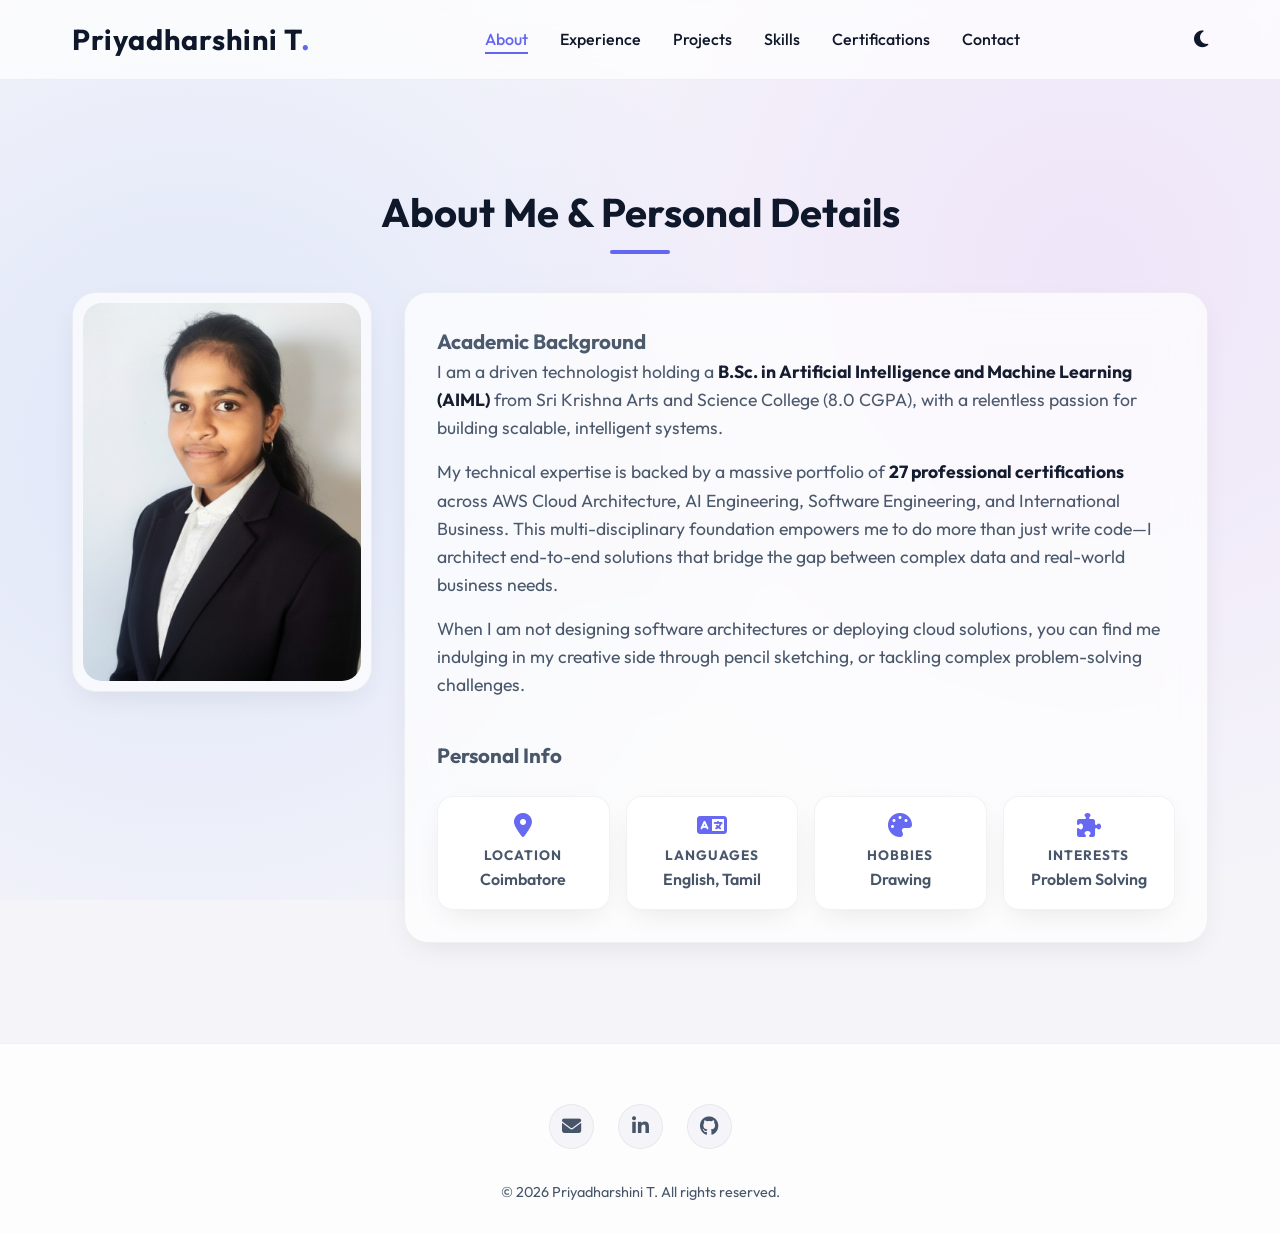
==== about.html @ b8cc3b77 "Correct name formatting and prevent awkward wrapping" ====
<!DOCTYPE html>
<html lang="en" data-theme="light">
<head>
    <meta charset="UTF-8">
    <meta name="viewport" content="width=device-width, initial-scale=1.0">
    <title>About Me | Priyadharshini T</title>
    <link rel="preconnect" href="https://fonts.googleapis.com">
    <link rel="preconnect" href="https://fonts.gstatic.com" crossorigin>
    <link href="https://fonts.googleapis.com/css2?family=Outfit:wght@300;400;500;600;700&display=swap" rel="stylesheet">
    <link rel="stylesheet" href="https://cdnjs.cloudflare.com/ajax/libs/font-awesome/6.4.0/css/all.min.css">
    <link rel="stylesheet" href="style.css">
</head>
<body>

    <!-- Sticky Navigation -->
    <nav id="navbar">
        <div class="nav-container">
            <a href="index.html" class="logo">Priyadharshini T<span>.</span></a>
            <ul class="nav-links">
                <li><a href="about.html">About</a></li>
                <li><a href="experience.html">Experience</a></li>
                <li><a href="projects.html">Projects</a></li>
                <li><a href="skills.html">Skills</a></li>
                <li><a href="certifications.html">Certifications</a></li>
                <li><a href="contact.html">Contact</a></li>
            </ul>
            <div class="nav-controls">
                <button id="theme-toggle" aria-label="Toggle Dark/Light Mode">
                    <i class="fas fa-sun"></i>
                </button>
                <div class="hamburger">
                    <i class="fas fa-bars"></i>
                </div>
            </div>
        </div>
    </nav>

    <main class="page-content">
        <!-- About Section -->
        <section id="about" class="section">
            <div class="container">
                <h2 class="section-title">About Me & Personal Details</h2>
                <div class="about-layout fade-in">
                    <div class="about-image-wrapper glass-card">
                        <img src="assets/images/avatar.jpg" alt="Priyadharshini T" class="about-avatar">
                    </div>
                    <div class="about-card glass-card">
                        <div class="about-text">
                            <h3>Academic Background</h3>
                        <p>
                            I am a driven technologist holding a <strong>B.Sc. in Artificial Intelligence and Machine Learning (AIML)</strong> from Sri Krishna Arts and Science College (8.0 CGPA), with a relentless passion for building scalable, intelligent systems.
                        </p>
                        <p>
                            My technical expertise is backed by a massive portfolio of <strong>27 professional certifications</strong> across AWS Cloud Architecture, AI Engineering, Software Engineering, and International Business. This multi-disciplinary foundation empowers me to do more than just write code—I architect end-to-end solutions that bridge the gap between complex data and real-world business needs.
                        </p>
                        <p>
                            When I am not designing software architectures or deploying cloud solutions, you can find me indulging in my creative side through pencil sketching, or tackling complex problem-solving challenges.
                        </p>
                        
                        <h3 style="margin-top: 2.5rem; margin-bottom: 1.5rem;">Personal Info</h3>
                        <div style="display: grid; grid-template-columns: repeat(auto-fit, minmax(140px, 1fr)); gap: 1rem;">
                            
                            <div class="glass-card" style="padding: 1rem; text-align: center; border-radius: 16px;">
                                <i class="fas fa-map-marker-alt" style="font-size: 1.5rem; color: var(--accent-color); margin-bottom: 0.5rem;"></i>
                                <h4 style="margin: 0; font-size: 0.85rem; color: var(--text-secondary); text-transform: uppercase; letter-spacing: 1px;">Location</h4>
                                <p style="margin: 0; font-weight: 600; font-size: 1rem;">Coimbatore</p>
                            </div>

                            <div class="glass-card" style="padding: 1rem; text-align: center; border-radius: 16px;">
                                <i class="fas fa-language" style="font-size: 1.5rem; color: var(--accent-color); margin-bottom: 0.5rem;"></i>
                                <h4 style="margin: 0; font-size: 0.85rem; color: var(--text-secondary); text-transform: uppercase; letter-spacing: 1px;">Languages</h4>
                                <p style="margin: 0; font-weight: 600; font-size: 1rem;">English, Tamil</p>
                            </div>

                            <div class="glass-card" style="padding: 1rem; text-align: center; border-radius: 16px;">
                                <i class="fas fa-palette" style="font-size: 1.5rem; color: var(--accent-color); margin-bottom: 0.5rem;"></i>
                                <h4 style="margin: 0; font-size: 0.85rem; color: var(--text-secondary); text-transform: uppercase; letter-spacing: 1px;">Hobbies</h4>
                                <p style="margin: 0; font-weight: 600; font-size: 1rem;">Drawing</p>
                            </div>

                            <div class="glass-card" style="padding: 1rem; text-align: center; border-radius: 16px;">
                                <i class="fas fa-puzzle-piece" style="font-size: 1.5rem; color: var(--accent-color); margin-bottom: 0.5rem;"></i>
                                <h4 style="margin: 0; font-size: 0.85rem; color: var(--text-secondary); text-transform: uppercase; letter-spacing: 1px;">Interests</h4>
                                <p style="margin: 0; font-weight: 600; font-size: 1rem;">Problem Solving</p>
                            </div>

                        </div>
                    </div>
                </div>
            </div>
        </section>
    </main>

    <!-- Footer & Contact -->
    <footer id="contact" class="footer">
        <div class="container fade-in">
            <div class="social-links">
                <a href="mailto:priyadharshini01t@gmail.com" aria-label="Email"><i class="fas fa-envelope"></i></a>
                <a href="https://www.linkedin.com/in/priyadharshini-thandapani-19a523289" target="_blank" aria-label="LinkedIn"><i class="fab fa-linkedin-in"></i></a>
                <a href="https://github.com/Priya15t" target="_blank" aria-label="GitHub"><i class="fab fa-github"></i></a>
            </div>
            <p class="copyright">© 2026 Priyadharshini T. All rights reserved.</p>
        </div>
    </footer>

    <script src="script.js"></script>
</body>
</html>
---- style.css ----
:root {
    /* Modern Color Palette - Dark Mode (Default) */
    --bg-color: #050505;
    --bg-gradient: radial-gradient(circle at 15% 50%, rgba(30, 20, 60, 0.4), transparent 50%),
                   radial-gradient(circle at 85% 30%, rgba(10, 50, 70, 0.4), transparent 50%);
    --surface-color: rgba(255, 255, 255, 0.03);
    --text-primary: #ffffff;
    --text-secondary: #a1a1aa;
    --accent-color: #38bdf8; /* Vibrant Sky Blue */
    --accent-hover: #0ea5e9;
    --accent-glow: rgba(56, 189, 248, 0.5);
    --glass-bg: rgba(20, 20, 20, 0.6);
    --glass-border: rgba(255, 255, 255, 0.08);
    
    /* Typography */
    --font-main: 'Outfit', sans-serif;
    
    /* Layout */
    --max-width: 1200px;
    --nav-height: 80px;
    --border-radius: 24px;
    
    /* Transitions */
    --transition: all 0.4s cubic-bezier(0.4, 0, 0.2, 1);
}

[data-theme="light"] {
    --bg-color: #f4f4f9;
    --bg-gradient: radial-gradient(circle at 15% 50%, rgba(100, 150, 255, 0.15), transparent 50%),
                   radial-gradient(circle at 85% 30%, rgba(200, 100, 255, 0.1), transparent 50%);
    --surface-color: rgba(255, 255, 255, 0.8);
    --text-primary: #0f172a;
    --text-secondary: #475569;
    --accent-color: #6366f1; /* Indigo */
    --accent-hover: #4f46e5;
    --accent-glow: rgba(99, 102, 241, 0.4);
    --glass-bg: rgba(255, 255, 255, 0.7);
    --glass-border: rgba(0, 0, 0, 0.05);
}

* {
    margin: 0;
    padding: 0;
    box-sizing: border-box;
}

html {
    scroll-behavior: smooth;
    scroll-padding-top: var(--nav-height);
}

body {
    font-family: var(--font-main);
    background-color: var(--bg-color);
    background-image: var(--bg-gradient);
    background-attachment: fixed;
    color: var(--text-primary);
    line-height: 1.6;
    transition: background-color 0.4s ease;
    overflow-x: hidden;
    display: flex;
    flex-direction: column;
    min-height: 100vh;
}

main {
    flex: 1;
    padding-top: var(--nav-height);
}

ul {
    list-style: none;
}

a {
    text-decoration: none;
    color: inherit;
    transition: var(--transition);
}

.container {
    max-width: var(--max-width);
    margin: 0 auto;
    padding: 0 2rem;
}

.section {
    padding: 100px 0;
}

.section-title {
    font-size: 2.5rem;
    font-weight: 700;
    margin-bottom: 3rem;
    text-align: center;
    position: relative;
}

.section-title::after {
    content: '';
    position: absolute;
    bottom: -10px;
    left: 50%;
    transform: translateX(-50%);
    width: 60px;
    height: 4px;
    background-color: var(--accent-color);
    border-radius: 2px;
}

/* Glassmorphism Classes (Premium Bento Box Style) */
.glass-card {
    background: var(--glass-bg);
    backdrop-filter: blur(20px);
    -webkit-backdrop-filter: blur(20px);
    border: 1px solid var(--glass-border);
    border-radius: var(--border-radius);
    padding: 2.5rem;
    box-shadow: 0 10px 30px -10px rgba(0, 0, 0, 0.1);
    transition: var(--transition);
    position: relative;
    overflow: hidden;
}

.glass-card::before {
    content: '';
    position: absolute;
    top: 0; left: 0; right: 0; bottom: 0;
    background: linear-gradient(180deg, rgba(255,255,255,0.03) 0%, rgba(255,255,255,0) 100%);
    pointer-events: none;
}

.glass-card:hover {
    transform: translateY(-8px);
    box-shadow: 0 20px 40px -15px var(--accent-glow);
    border-color: rgba(255, 255, 255, 0.15);
}

/* Buttons */
.btn {
    display: inline-flex;
    align-items: center;
    justify-content: center;
    gap: 0.5rem;
    padding: 0.8rem 2.5rem;
    border-radius: 50px; /* Pill shape */
    font-weight: 600;
    font-size: 1.05rem;
    cursor: pointer;
    border: none;
    transition: var(--transition);
    letter-spacing: 0.5px;
}

.btn-primary {
    background-color: var(--accent-color);
    color: #fff;
    box-shadow: 0 4px 15px var(--accent-glow);
}

.btn-primary:hover {
    background-color: var(--accent-hover);
    transform: translateY(-3px) scale(1.02);
    box-shadow: 0 8px 25px var(--accent-glow);
}

.btn-secondary {
    background-color: transparent;
    border: 2px solid var(--accent-color);
    color: var(--accent-color);
}

.btn-secondary:hover {
    background-color: var(--accent-color);
    color: #fff;
    transform: translateY(-3px) scale(1.02);
    box-shadow: 0 8px 25px var(--accent-glow);
}

/* Navigation */
#navbar {
    position: fixed;
    top: 0;
    width: 100%;
    height: var(--nav-height);
    background: var(--glass-bg);
    backdrop-filter: blur(10px);
    border-bottom: 1px solid var(--glass-border);
    z-index: 1000;
    transition: var(--transition);
}

.nav-container {
    max-width: var(--max-width);
    margin: 0 auto;
    padding: 0 2rem;
    height: 100%;
    display: flex;
    justify-content: space-between;
    align-items: center;
}

.logo {
    font-size: 1.8rem;
    font-weight: 700;
    letter-spacing: 1px;
}

.logo span {
    color: var(--accent-color);
}

.nav-links {
    display: flex;
    gap: 2rem;
}

.nav-links a {
    font-weight: 500;
    position: relative;
}

.nav-links a::after {
    content: '';
    position: absolute;
    bottom: -5px;
    left: 0;
    width: 0;
    height: 2px;
    background-color: var(--accent-color);
    transition: var(--transition);
}

.nav-links a:hover::after,
.nav-links a.active::after {
    width: 100%;
}

.nav-links a.active {
    color: var(--accent-color);
}

.nav-controls {
    display: flex;
    align-items: center;
    gap: 1rem;
}

#theme-toggle {
    background: none;
    border: none;
    color: var(--text-primary);
    font-size: 1.2rem;
    cursor: pointer;
    transition: var(--transition);
}

#theme-toggle:hover {
    color: var(--accent-color);
}

.hamburger {
    display: none;
    font-size: 1.5rem;
    cursor: pointer;
}

/* Hero Section */
.hero {
    min-height: calc(100vh - var(--nav-height));
    display: flex;
    align-items: center;
}

.hero-content {
    display: flex;
    align-items: center;
    gap: 3rem;
    max-width: 1000px;
    justify-content: space-between;
}

.hero-text-wrapper {
    flex: 1;
}

.hero-image-wrapper {
    flex-shrink: 0;
    width: 350px;
    height: 350px;
    border-radius: 50%;
    padding: 10px;
    background: var(--glass-bg);
    border: 2px solid var(--glass-border);
    box-shadow: 0 0 40px var(--accent-glow);
    position: relative;
}

.hero-image-wrapper::after {
    content: '';
    position: absolute;
    top: -5%; left: -5%; right: -5%; bottom: -5%;
    border-radius: 50%;
    background: conic-gradient(from 0deg, transparent, var(--accent-color), transparent 60%);
    z-index: -1;
    animation: rotateGlow 10s linear infinite;
    opacity: 0.5;
}

@keyframes rotateGlow {
    from { transform: rotate(0deg); }
    to { transform: rotate(360deg); }
}

.hero-avatar {
    width: 100%;
    height: 100%;
    object-fit: cover;
    border-radius: 50%;
}

.greeting {
    color: var(--accent-color);
    font-weight: 600;
    font-size: 1.2rem;
    margin-bottom: 1rem;
}

.name {
    font-size: clamp(2.5rem, 7vw, 4.5rem);
    font-weight: 700;
    line-height: 1.1;
    margin-bottom: 1rem;
    color: var(--text-primary);
}

.title {
    font-size: clamp(1.5rem, 4vw, 2.5rem);
    color: var(--text-secondary);
    margin-bottom: 1.5rem;
}

.summary {
    font-size: 1.1rem;
    color: var(--text-secondary);
    margin-bottom: 2.5rem;
    max-width: 600px;
}

.hero-buttons {
    display: flex;
    gap: 1rem;
}

/* About Section */
.about-layout {
    display: flex;
    gap: 2rem;
    align-items: flex-start;
}

.about-image-wrapper {
    flex-shrink: 0;
    width: 300px;
    height: 400px;
    padding: 10px;
    border-radius: var(--border-radius);
}

.about-avatar {
    width: 100%;
    height: 100%;
    object-fit: cover;
    border-radius: calc(var(--border-radius) - 5px);
}

.about-card {
    flex: 1;
    padding: 2rem;
}

.about-text {
    font-size: 1.1rem;
    color: var(--text-secondary);
}
.about-text p {
    margin-bottom: 1rem;
}

.about-text strong {
    color: var(--text-primary);
}

/* Experience Timeline */
.timeline {
    position: relative;
    max-width: 800px;
    margin: 0 auto;
}

.timeline::after {
    content: '';
    position: absolute;
    width: 2px;
    background-color: var(--glass-border);
    top: 0;
    bottom: 0;
    left: 20px;
    margin-left: -1px;
}

.timeline-item {
    padding: 10px 40px;
    position: relative;
    background-color: inherit;
    width: 100%;
    margin-bottom: 2rem;
}

.timeline-dot {
    position: absolute;
    width: 20px;
    height: 20px;
    left: 10px;
    background-color: var(--accent-color);
    border: 4px solid var(--bg-color);
    top: 15px;
    border-radius: 50%;
    z-index: 1;
}

.role {
    font-size: 1.3rem;
    color: var(--text-primary);
    margin-bottom: 0.5rem;
}

.company {
    font-size: 1.1rem;
    color: var(--accent-color);
    margin-bottom: 1rem;
}

/* Projects Grid */
.projects-grid {
    display: grid;
    grid-template-columns: repeat(auto-fit, minmax(300px, 1fr));
    gap: 2rem;
}

.project-card {
    display: flex;
    flex-direction: column;
    justify-content: flex-start;
    overflow: hidden;
    padding: 0;
}

.project-image-wrapper {
    width: 100%;
    height: 200px;
    overflow: hidden;
    border-bottom: 1px solid var(--glass-border);
}

.project-image {
    width: 100%;
    height: 100%;
    object-fit: cover;
    transition: transform 0.5s ease;
}

.project-card:hover .project-image {
    transform: scale(1.05);
}

.project-info {
    padding: 1.5rem;
    display: flex;
    flex-direction: column;
    flex: 1;
}

.project-info h3 {
    font-size: 1.4rem;
    margin-bottom: 0.5rem;
}

.project-info .date {
    font-size: 0.9rem;
    color: var(--accent-color);
    margin-bottom: 1rem;
}

.project-info .desc {
    color: var(--text-secondary);
    margin-bottom: 1.5rem;
    font-size: 0.95rem;
}

.tech-stack {
    display: flex;
    flex-wrap: wrap;
    gap: 0.5rem;
}

.tech-stack span {
    background: rgba(16, 185, 129, 0.1);
    color: var(--accent-color);
    padding: 0.3rem 0.8rem;
    border-radius: 20px;
    font-size: 0.85rem;
    font-weight: 500;
}

[data-theme="light"] .tech-stack span {
    background: rgba(79, 70, 229, 0.1);
}

.project-links {
    margin-top: 1.5rem;
}

.github-link {
    color: var(--text-primary);
    font-weight: 600;
}
.github-link:hover {
    color: var(--accent-color);
}

/* Skills Section */
.skills-container {
    display: grid;
    grid-template-columns: repeat(auto-fit, minmax(250px, 1fr));
    gap: 2rem;
}

.skill-category h3 {
    margin-bottom: 1.5rem;
    display: flex;
    align-items: center;
    gap: 0.5rem;
    color: var(--text-primary);
}
.skill-category h3 i {
    color: var(--accent-color);
}

.badges {
    display: flex;
    flex-wrap: wrap;
    gap: 0.8rem;
}

.badges span {
    background: var(--surface-color);
    border: 1px solid var(--glass-border);
    padding: 0.5rem 1rem;
    border-radius: 8px;
    font-size: 0.9rem;
    transition: var(--transition);
}

.badges span:hover {
    border-color: var(--accent-color);
    color: var(--accent-color);
    transform: translateY(-2px);
}

.cert-list {
    list-style: disc inside;
    color: var(--text-secondary);
}
.cert-list li {
    margin-bottom: 0.8rem;
}

/* Footer & Contact */
.footer {
    text-align: center;
    padding: 60px 0 30px;
    background-color: var(--surface-color);
    border-top: 1px solid var(--glass-border);
}

.contact-text {
    color: var(--text-secondary);
    max-width: 500px;
    margin: 0 auto 2rem;
}

.contact-btn {
    margin-bottom: 3rem;
}

.social-links {
    display: flex;
    justify-content: center;
    gap: 1.5rem;
    margin-bottom: 2rem;
}

.social-links a {
    display: flex;
    align-items: center;
    justify-content: center;
    width: 45px;
    height: 45px;
    background-color: var(--bg-color);
    border: 1px solid var(--glass-border);
    border-radius: 50%;
    font-size: 1.2rem;
    color: var(--text-secondary);
    transition: var(--transition);
}

.social-links a:hover {
    color: var(--accent-color);
    border-color: var(--accent-color);
    transform: translateY(-3px);
}

.copyright {
    color: var(--text-secondary);
    font-size: 0.9rem;
}

/* Animations */
.fade-in {
    opacity: 0;
    transform: translateY(30px);
    transition: opacity 0.8s ease, transform 0.8s ease;
}

.fade-in.visible {
    opacity: 1;
    transform: translateY(0);
}

/* Responsive Design */
@media (max-width: 768px) {
    .nav-links {
        display: none; /* Add mobile menu logic in JS if needed */
        position: absolute;
        top: var(--nav-height);
        left: 0;
        width: 100%;
        background: var(--surface-color);
        flex-direction: column;
        padding: 2rem;
        text-align: center;
        border-bottom: 1px solid var(--glass-border);
    }
    
    .nav-links.active {
        display: flex;
    }

    .hamburger {
        display: block;
    }

    .hero-content {
        flex-direction: column-reverse;
        text-align: center;
    }
    
    .hero-image-wrapper {
        width: 250px;
        height: 250px;
        margin: 0 auto 2rem;
    }

    .hero-buttons {
        flex-direction: column;
    }
    
    .hero-buttons .btn {
        width: 100%;
        text-align: center;
    }
}

/* Certifications & Drawing Gallery Updates */
.cert-list {
    list-style: none;
    padding: 0;
}

.cert-list li {
    margin-bottom: 0.8rem;
    position: relative;
    padding-left: 1.5rem;
}

.cert-list li::before {
    content: "▹";
    position: absolute;
    left: 0;
    color: var(--accent-color);
}

.cert-link {
    color: var(--text-primary);
    text-decoration: none;
    transition: color 0.3s ease;
}

.cert-link:hover {
    color: var(--accent-color);
}

.cert-link i {
    font-size: 0.8rem;
    margin-left: 0.3rem;
    opacity: 0.7;
}

.mt-5 {
    margin-top: 5rem;
}

.drawings-grid {
    display: grid;
    grid-template-columns: repeat(auto-fit, minmax(250px, 1fr));
    gap: 2rem;
    margin-top: 2rem;
}

.drawing-card {
    border-radius: var(--border-radius);
    overflow: hidden;
    padding: 10px;
    height: 350px;
}

.drawing-image {
    width: 100%;
    height: 100%;
    object-fit: cover;
    border-radius: calc(var(--border-radius) - 5px);
    transition: transform 0.3s ease;
}

.drawing-card:hover .drawing-image {
    transform: scale(1.05);
}

/* Lightbox Styling */
.lightbox {
    position: fixed;
    top: 0; left: 0; width: 100%; height: 100%;
    background: rgba(0, 0, 0, 0.9);
    backdrop-filter: blur(10px);
    display: flex;
    justify-content: center;
    align-items: center;
    z-index: 9999;
    opacity: 0;
    visibility: hidden;
    transition: opacity 0.3s ease;
}

.lightbox.active {
    opacity: 1;
    visibility: visible;
}

.lightbox img {
    max-width: 90%;
    max-height: 90vh;
    border-radius: 8px;
    box-shadow: 0 0 40px rgba(0,0,0,0.8);
    transform: scale(0.95);
    transition: transform 0.3s ease;
    object-fit: contain;
}

.lightbox.active img {
    transform: scale(1);
}

.lightbox-close {
    position: absolute;
    top: 30px;
    right: 40px;
    color: white;
    font-size: 3rem;
    cursor: pointer;
    transition: color 0.3s;
    line-height: 1;
}

.lightbox-close:hover {
    color: var(--accent-color);
}
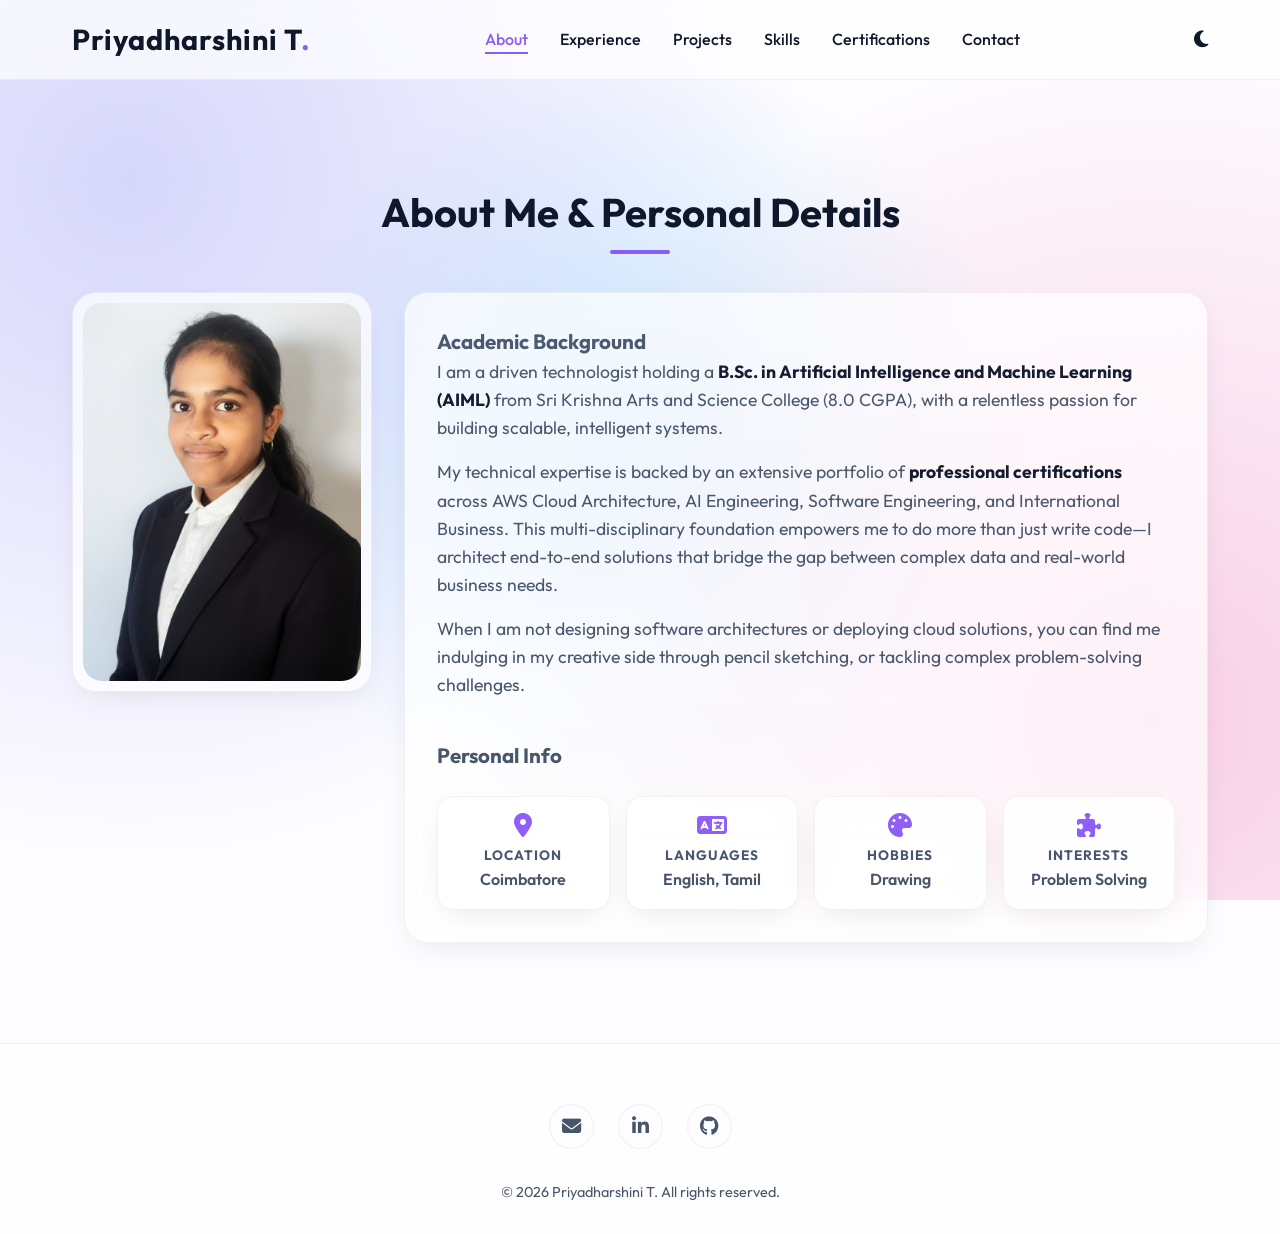
==== commit 32a8d6f7: "Remove explicit mention of 27 certifications" ====
--- a/about.html
+++ b/about.html
@@ -51,7 +51,7 @@
                             I am a driven technologist holding a <strong>B.Sc. in Artificial Intelligence and Machine Learning (AIML)</strong> from Sri Krishna Arts and Science College (8.0 CGPA), with a relentless passion for building scalable, intelligent systems.
                         </p>
                         <p>
-                            My technical expertise is backed by a massive portfolio of <strong>27 professional certifications</strong> across AWS Cloud Architecture, AI Engineering, Software Engineering, and International Business. This multi-disciplinary foundation empowers me to do more than just write code—I architect end-to-end solutions that bridge the gap between complex data and real-world business needs.
+                            My technical expertise is backed by an extensive portfolio of <strong>professional certifications</strong> across AWS Cloud Architecture, AI Engineering, Software Engineering, and International Business. This multi-disciplinary foundation empowers me to do more than just write code—I architect end-to-end solutions that bridge the gap between complex data and real-world business needs.
                         </p>
                         <p>
                             When I am not designing software architectures or deploying cloud solutions, you can find me indulging in my creative side through pencil sketching, or tackling complex problem-solving challenges.
--- a/style.css
+++ b/style.css
@@ -1,14 +1,15 @@
 :root {
     /* Modern Color Palette - Dark Mode (Default) */
     --bg-color: #050505;
-    --bg-gradient: radial-gradient(circle at 15% 50%, rgba(30, 20, 60, 0.4), transparent 50%),
-                   radial-gradient(circle at 85% 30%, rgba(10, 50, 70, 0.4), transparent 50%);
+    --bg-gradient: radial-gradient(circle at 10% 20%, rgba(99, 102, 241, 0.3) 0%, transparent 50%), 
+                   radial-gradient(circle at 90% 80%, rgba(236, 72, 153, 0.3) 0%, transparent 50%), 
+                   radial-gradient(circle at 50% 50%, rgba(56, 189, 248, 0.2) 0%, transparent 50%);
     --surface-color: rgba(255, 255, 255, 0.03);
     --text-primary: #ffffff;
     --text-secondary: #a1a1aa;
-    --accent-color: #38bdf8; /* Vibrant Sky Blue */
-    --accent-hover: #0ea5e9;
-    --accent-glow: rgba(56, 189, 248, 0.5);
+    --accent-color: #a855f7; /* Vibrant Purple */
+    --accent-hover: #c084fc;
+    --accent-glow: rgba(168, 85, 247, 0.5);
     --glass-bg: rgba(20, 20, 20, 0.6);
     --glass-border: rgba(255, 255, 255, 0.08);
     
@@ -25,15 +26,16 @@
 }
 
 [data-theme="light"] {
-    --bg-color: #f4f4f9;
-    --bg-gradient: radial-gradient(circle at 15% 50%, rgba(100, 150, 255, 0.15), transparent 50%),
-                   radial-gradient(circle at 85% 30%, rgba(200, 100, 255, 0.1), transparent 50%);
+    --bg-color: #fdfcff;
+    --bg-gradient: radial-gradient(circle at 10% 20%, rgba(99, 102, 241, 0.25) 0%, transparent 50%), 
+                   radial-gradient(circle at 90% 80%, rgba(236, 72, 153, 0.25) 0%, transparent 50%), 
+                   radial-gradient(circle at 50% 50%, rgba(56, 189, 248, 0.25) 0%, transparent 50%);
     --surface-color: rgba(255, 255, 255, 0.8);
     --text-primary: #0f172a;
     --text-secondary: #475569;
-    --accent-color: #6366f1; /* Indigo */
-    --accent-hover: #4f46e5;
-    --accent-glow: rgba(99, 102, 241, 0.4);
+    --accent-color: #8b5cf6; /* Vibrant Violet */
+    --accent-hover: #7c3aed;
+    --accent-glow: rgba(139, 92, 246, 0.4);
     --glass-bg: rgba(255, 255, 255, 0.7);
     --glass-border: rgba(0, 0, 0, 0.05);
 }
@@ -153,15 +155,23 @@
 }
 
 .btn-primary {
-    background-color: var(--accent-color);
+    background: linear-gradient(135deg, #6366f1, #a855f7, #ec4899);
+    background-size: 200% auto;
     color: #fff;
     box-shadow: 0 4px 15px var(--accent-glow);
+    animation: gradientShift 5s ease infinite;
+}
+
+@keyframes gradientShift {
+    0% { background-position: 0% 50%; }
+    50% { background-position: 100% 50%; }
+    100% { background-position: 0% 50%; }
 }
 
 .btn-primary:hover {
-    background-color: var(--accent-hover);
     transform: translateY(-3px) scale(1.02);
     box-shadow: 0 8px 25px var(--accent-glow);
+    background-position: right center;
 }
 
 .btn-secondary {
@@ -328,10 +338,15 @@
 
 .name {
     font-size: clamp(2.5rem, 7vw, 4.5rem);
-    font-weight: 700;
+    font-weight: 800;
     line-height: 1.1;
     margin-bottom: 1rem;
-    color: var(--text-primary);
+    background: linear-gradient(135deg, #6366f1, #a855f7, #ec4899);
+    -webkit-background-clip: text;
+    -webkit-text-fill-color: transparent;
+    color: transparent; /* Fallback */
+    animation: gradientShift 5s ease infinite;
+    background-size: 200% auto;
 }
 
 .title {
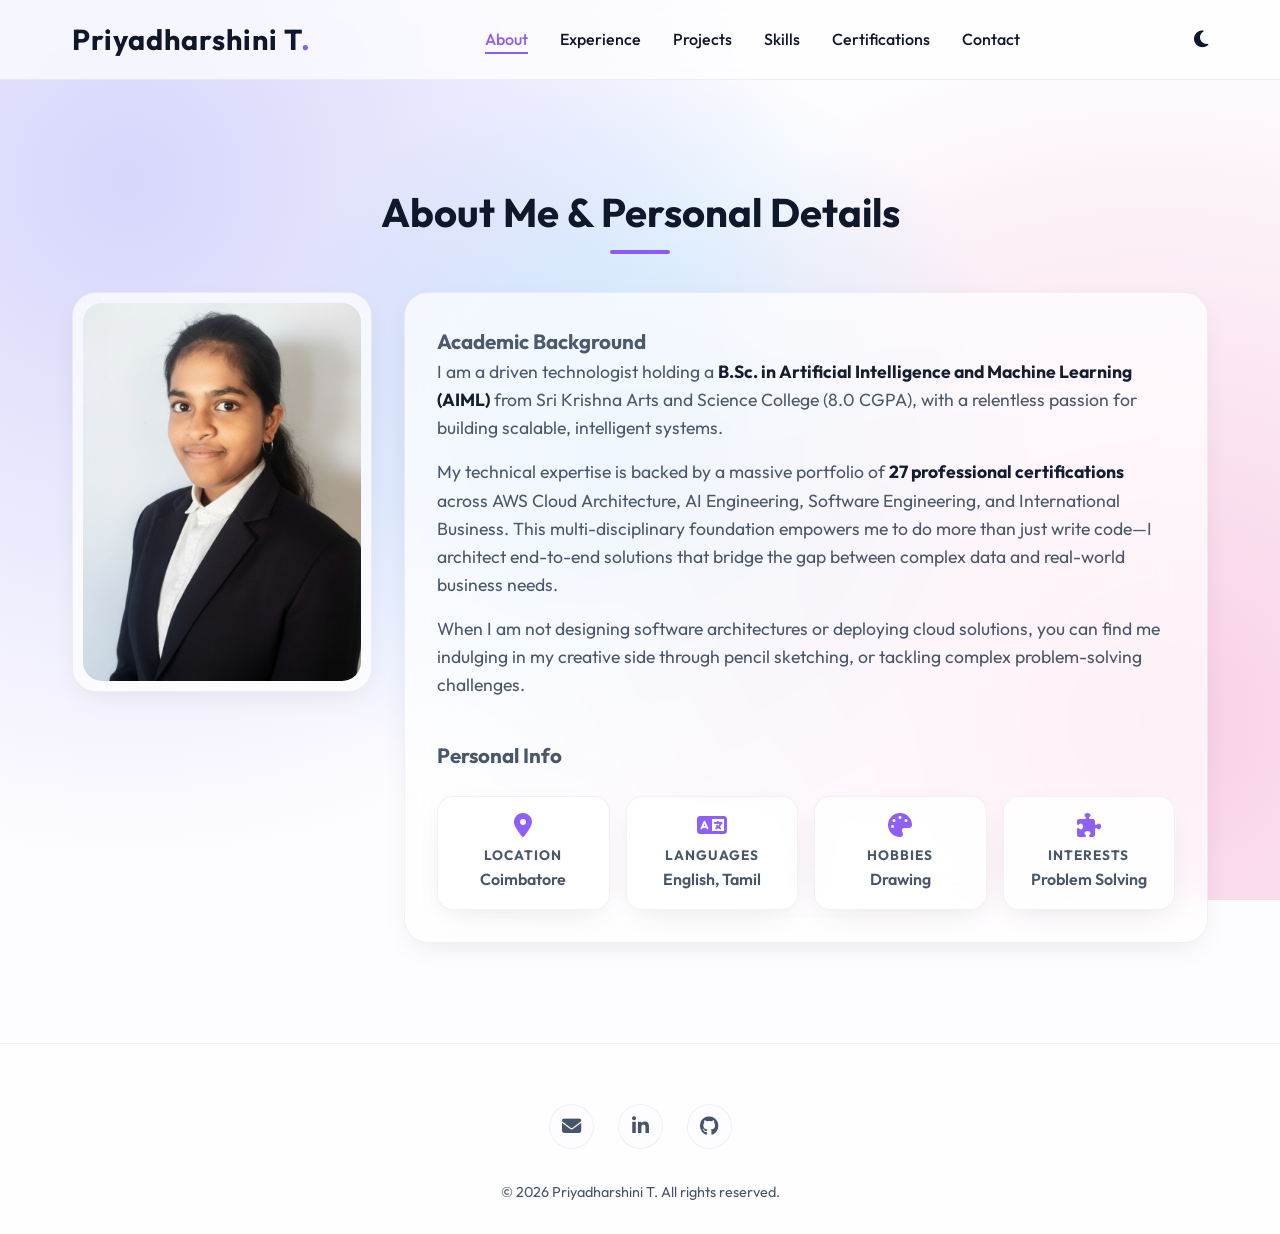
==== commit c930616b: "Revert "Remove explicit mention of 27 certifications" This reverts commit 32a8d6f7fecc9cceff1b7c2e52" ====
--- a/about.html
+++ b/about.html
@@ -51,7 +51,7 @@
                             I am a driven technologist holding a <strong>B.Sc. in Artificial Intelligence and Machine Learning (AIML)</strong> from Sri Krishna Arts and Science College (8.0 CGPA), with a relentless passion for building scalable, intelligent systems.
                         </p>
                         <p>
-                            My technical expertise is backed by an extensive portfolio of <strong>professional certifications</strong> across AWS Cloud Architecture, AI Engineering, Software Engineering, and International Business. This multi-disciplinary foundation empowers me to do more than just write code—I architect end-to-end solutions that bridge the gap between complex data and real-world business needs.
+                            My technical expertise is backed by a massive portfolio of <strong>27 professional certifications</strong> across AWS Cloud Architecture, AI Engineering, Software Engineering, and International Business. This multi-disciplinary foundation empowers me to do more than just write code—I architect end-to-end solutions that bridge the gap between complex data and real-world business needs.
                         </p>
                         <p>
                             When I am not designing software architectures or deploying cloud solutions, you can find me indulging in my creative side through pencil sketching, or tackling complex problem-solving challenges.
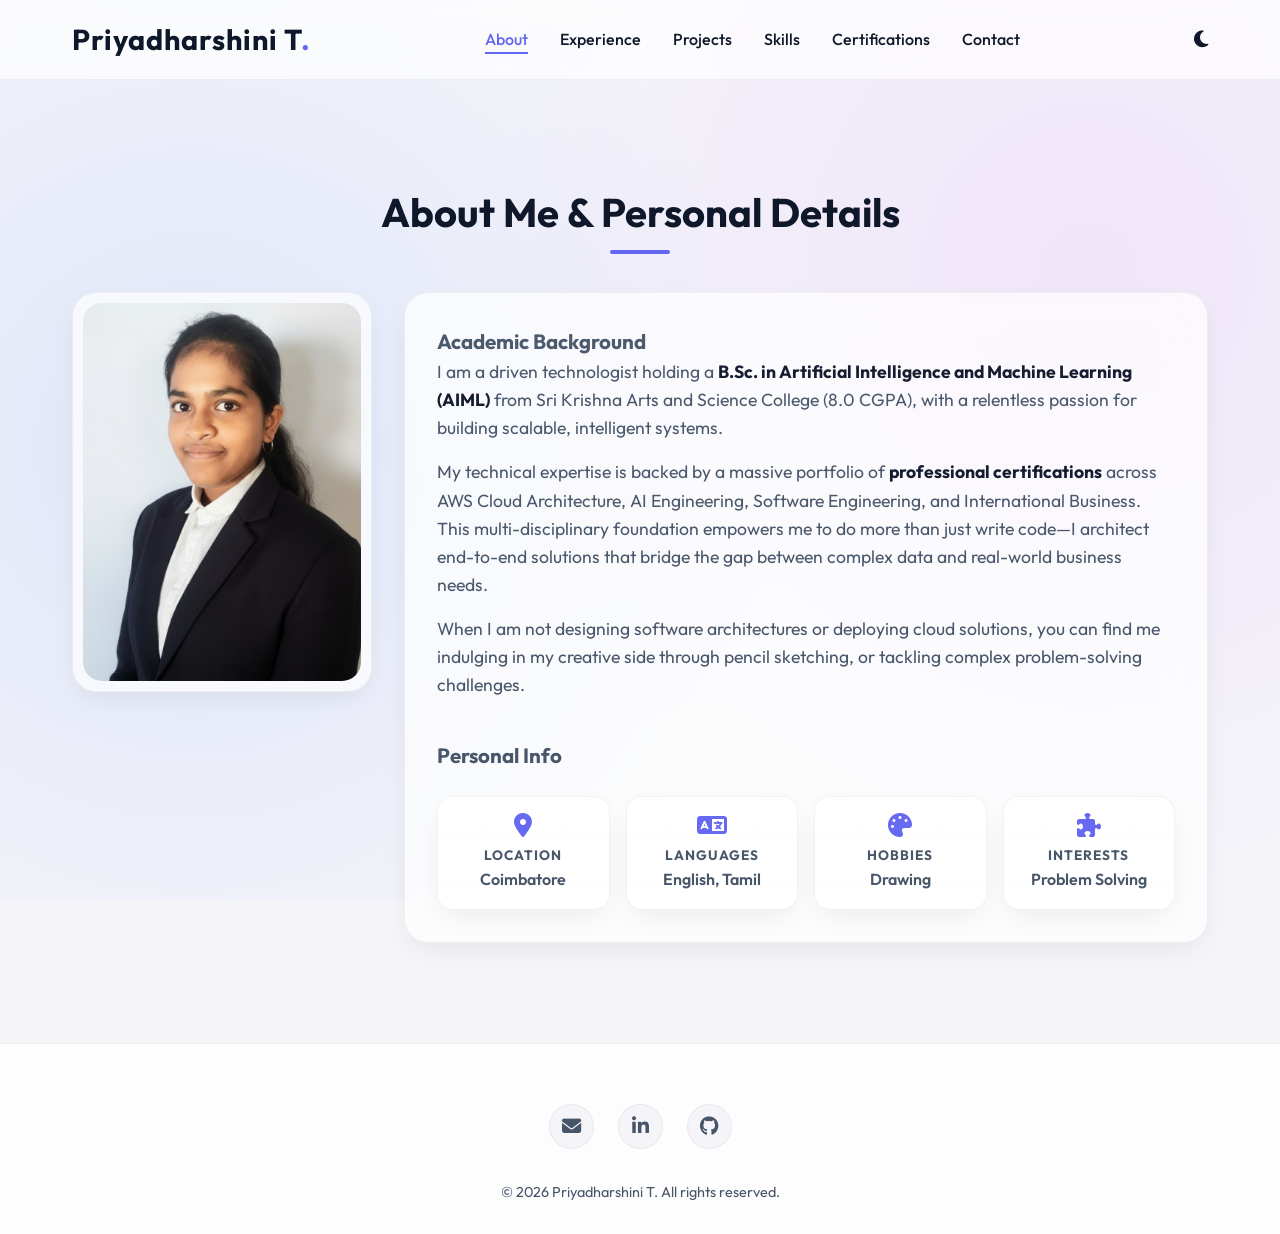
==== commit 797a4b2c: "Remove explicit mention of 27 certifications" ====
--- a/about.html
+++ b/about.html
@@ -51,7 +51,7 @@
                             I am a driven technologist holding a <strong>B.Sc. in Artificial Intelligence and Machine Learning (AIML)</strong> from Sri Krishna Arts and Science College (8.0 CGPA), with a relentless passion for building scalable, intelligent systems.
                         </p>
                         <p>
-                            My technical expertise is backed by a massive portfolio of <strong>27 professional certifications</strong> across AWS Cloud Architecture, AI Engineering, Software Engineering, and International Business. This multi-disciplinary foundation empowers me to do more than just write code—I architect end-to-end solutions that bridge the gap between complex data and real-world business needs.
+                            My technical expertise is backed by a massive portfolio of <strong>professional certifications</strong> across AWS Cloud Architecture, AI Engineering, Software Engineering, and International Business. This multi-disciplinary foundation empowers me to do more than just write code—I architect end-to-end solutions that bridge the gap between complex data and real-world business needs.
                         </p>
                         <p>
                             When I am not designing software architectures or deploying cloud solutions, you can find me indulging in my creative side through pencil sketching, or tackling complex problem-solving challenges.
--- a/style.css
+++ b/style.css
@@ -1,15 +1,14 @@
 :root {
     /* Modern Color Palette - Dark Mode (Default) */
     --bg-color: #050505;
-    --bg-gradient: radial-gradient(circle at 10% 20%, rgba(99, 102, 241, 0.3) 0%, transparent 50%), 
-                   radial-gradient(circle at 90% 80%, rgba(236, 72, 153, 0.3) 0%, transparent 50%), 
-                   radial-gradient(circle at 50% 50%, rgba(56, 189, 248, 0.2) 0%, transparent 50%);
+    --bg-gradient: radial-gradient(circle at 15% 50%, rgba(30, 20, 60, 0.4), transparent 50%),
+                   radial-gradient(circle at 85% 30%, rgba(10, 50, 70, 0.4), transparent 50%);
     --surface-color: rgba(255, 255, 255, 0.03);
     --text-primary: #ffffff;
     --text-secondary: #a1a1aa;
-    --accent-color: #a855f7; /* Vibrant Purple */
-    --accent-hover: #c084fc;
-    --accent-glow: rgba(168, 85, 247, 0.5);
+    --accent-color: #38bdf8; /* Vibrant Sky Blue */
+    --accent-hover: #0ea5e9;
+    --accent-glow: rgba(56, 189, 248, 0.5);
     --glass-bg: rgba(20, 20, 20, 0.6);
     --glass-border: rgba(255, 255, 255, 0.08);
     
@@ -26,16 +25,15 @@
 }
 
 [data-theme="light"] {
-    --bg-color: #fdfcff;
-    --bg-gradient: radial-gradient(circle at 10% 20%, rgba(99, 102, 241, 0.25) 0%, transparent 50%), 
-                   radial-gradient(circle at 90% 80%, rgba(236, 72, 153, 0.25) 0%, transparent 50%), 
-                   radial-gradient(circle at 50% 50%, rgba(56, 189, 248, 0.25) 0%, transparent 50%);
+    --bg-color: #f4f4f9;
+    --bg-gradient: radial-gradient(circle at 15% 50%, rgba(100, 150, 255, 0.15), transparent 50%),
+                   radial-gradient(circle at 85% 30%, rgba(200, 100, 255, 0.1), transparent 50%);
     --surface-color: rgba(255, 255, 255, 0.8);
     --text-primary: #0f172a;
     --text-secondary: #475569;
-    --accent-color: #8b5cf6; /* Vibrant Violet */
-    --accent-hover: #7c3aed;
-    --accent-glow: rgba(139, 92, 246, 0.4);
+    --accent-color: #6366f1; /* Indigo */
+    --accent-hover: #4f46e5;
+    --accent-glow: rgba(99, 102, 241, 0.4);
     --glass-bg: rgba(255, 255, 255, 0.7);
     --glass-border: rgba(0, 0, 0, 0.05);
 }
@@ -155,23 +153,15 @@
 }
 
 .btn-primary {
-    background: linear-gradient(135deg, #6366f1, #a855f7, #ec4899);
-    background-size: 200% auto;
+    background-color: var(--accent-color);
     color: #fff;
     box-shadow: 0 4px 15px var(--accent-glow);
-    animation: gradientShift 5s ease infinite;
-}
-
-@keyframes gradientShift {
-    0% { background-position: 0% 50%; }
-    50% { background-position: 100% 50%; }
-    100% { background-position: 0% 50%; }
 }
 
 .btn-primary:hover {
+    background-color: var(--accent-hover);
     transform: translateY(-3px) scale(1.02);
     box-shadow: 0 8px 25px var(--accent-glow);
-    background-position: right center;
 }
 
 .btn-secondary {
@@ -338,15 +328,10 @@
 
 .name {
     font-size: clamp(2.5rem, 7vw, 4.5rem);
-    font-weight: 800;
+    font-weight: 700;
     line-height: 1.1;
     margin-bottom: 1rem;
-    background: linear-gradient(135deg, #6366f1, #a855f7, #ec4899);
-    -webkit-background-clip: text;
-    -webkit-text-fill-color: transparent;
-    color: transparent; /* Fallback */
-    animation: gradientShift 5s ease infinite;
-    background-size: 200% auto;
+    color: var(--text-primary);
 }
 
 .title {
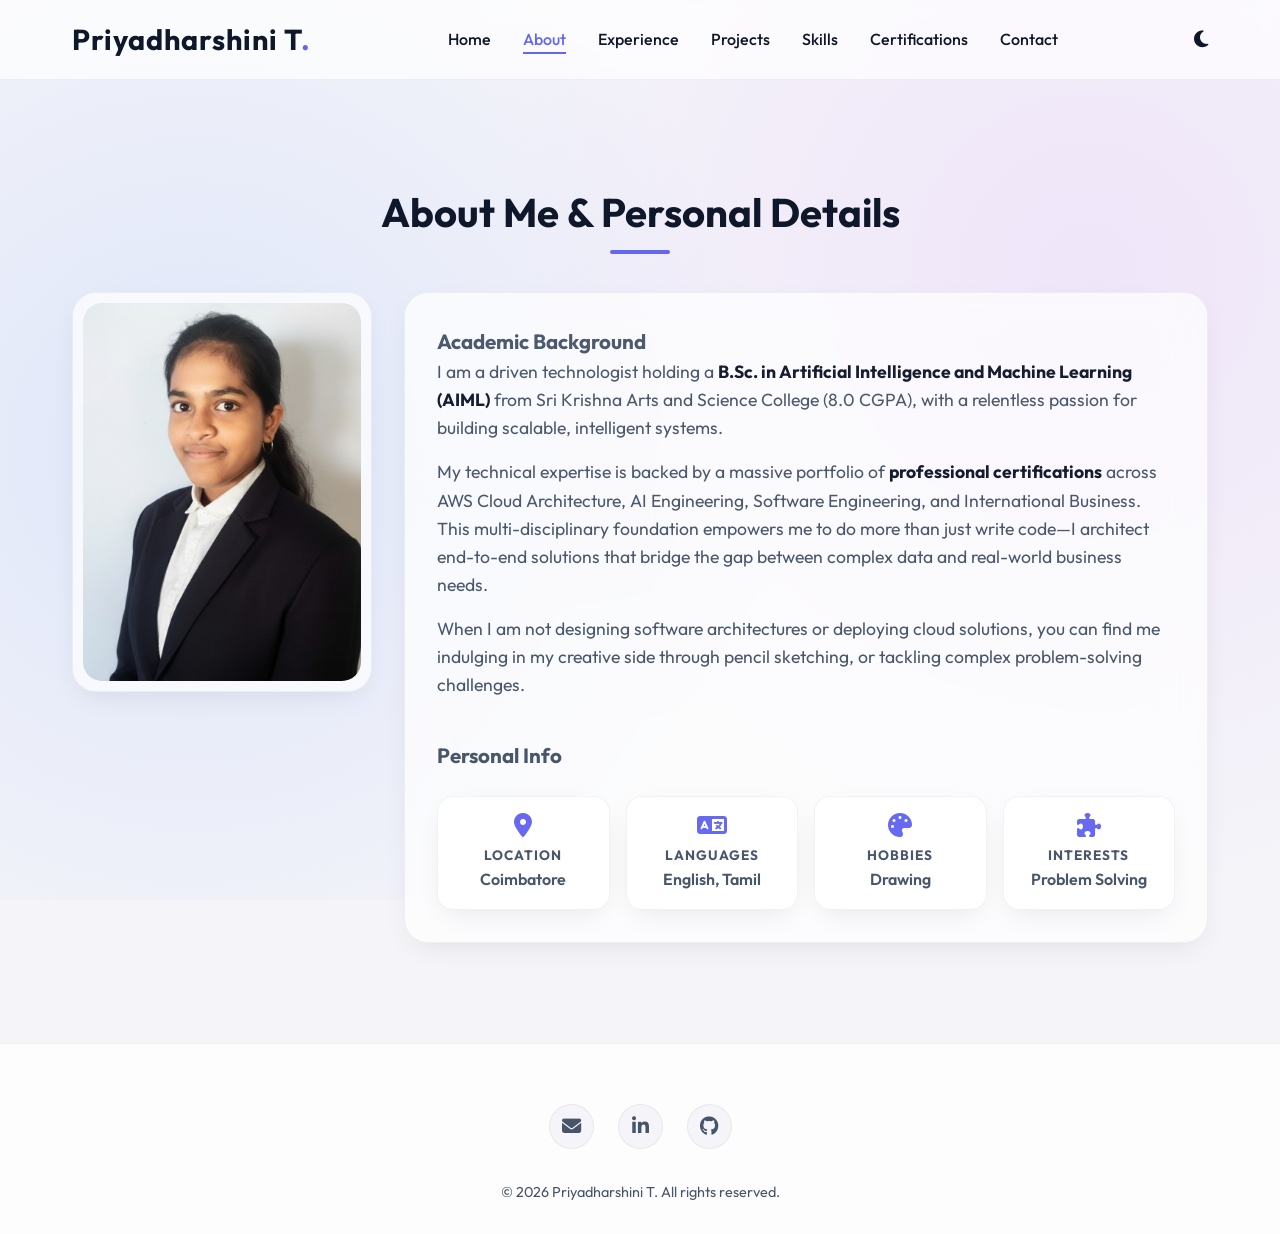
==== commit 72de3711: "Add explicit Home link to navigation bar" ====
--- a/about.html
+++ b/about.html
@@ -17,6 +17,7 @@
         <div class="nav-container">
             <a href="index.html" class="logo">Priyadharshini T<span>.</span></a>
             <ul class="nav-links">
+                <li><a href="index.html">Home</a></li>
                 <li><a href="about.html">About</a></li>
                 <li><a href="experience.html">Experience</a></li>
                 <li><a href="projects.html">Projects</a></li>
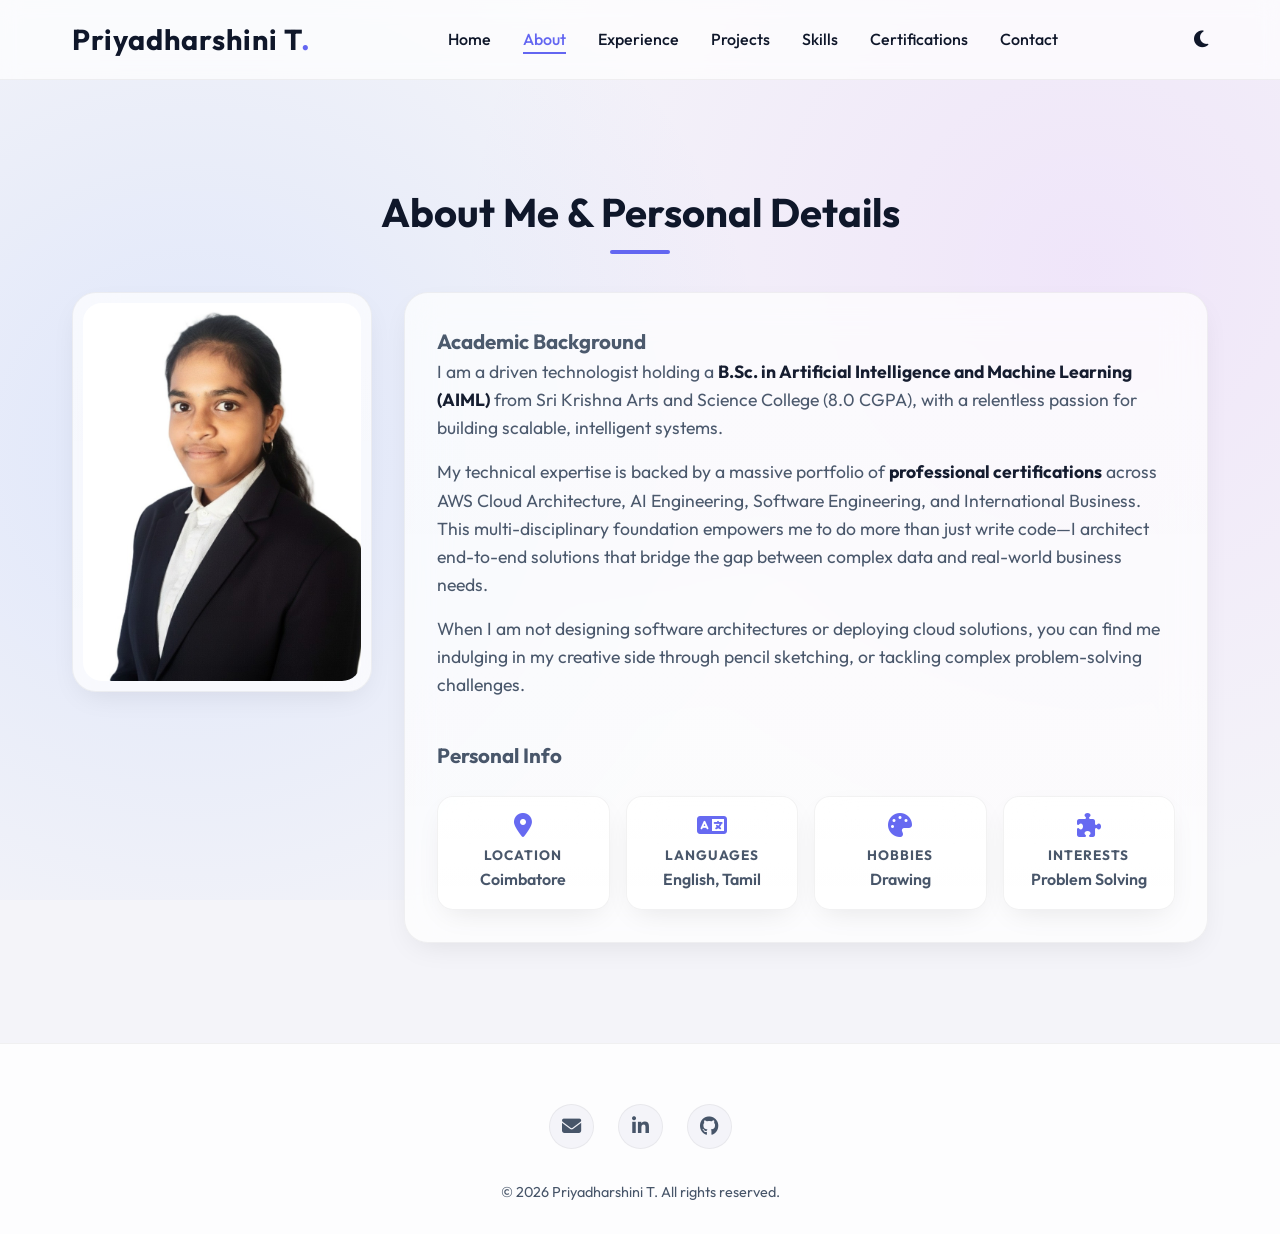
==== commit 8dd0dc0f: "Add SEO and Open Graph tags for social media previews" ====
--- a/about.html
+++ b/about.html
@@ -3,6 +3,16 @@
 <head>
     <meta charset="UTF-8">
     <meta name="viewport" content="width=device-width, initial-scale=1.0">
+        <meta name="description" content="Priyadharshini T - Data Analyst and Software Engineer from Coimbatore. Multi-disciplinary expert in Python, SQL, PySpark, and Excel.">
+    <meta name="keywords" content="Priyadharshini T, Priyadharshini Thandapani, Data Analyst, Software Engineer, AIML, Coimbatore, Portfolio">
+    <meta name="author" content="Priyadharshini T">
+    
+    <!-- Open Graph / Social Media -->
+    <meta property="og:type" content="website">
+    <meta property="og:url" content="https://Priya15t.github.io/Priyadharshini-T-Portfolio/">
+    <meta property="og:title" content="Priyadharshini T | Data Analyst & Software Engineer">
+    <meta property="og:description" content="Multi-disciplinary expert in Python, SQL, PySpark, and Excel. View my professional portfolio, certifications, and projects.">
+    <meta property="og:image" content="https://Priya15t.github.io/Priyadharshini-T-Portfolio/assets/images/avatar.jpg">
     <title>About Me | Priyadharshini T</title>
     <link rel="preconnect" href="https://fonts.googleapis.com">
     <link rel="preconnect" href="https://fonts.gstatic.com" crossorigin>
--- a/style.css
+++ b/style.css
@@ -316,6 +316,7 @@
     width: 100%;
     height: 100%;
     object-fit: cover;
+    object-position: top center;
     border-radius: 50%;
 }
 
@@ -371,6 +372,7 @@
     width: 100%;
     height: 100%;
     object-fit: cover;
+    object-position: top center;
     border-radius: calc(var(--border-radius) - 5px);
 }
 
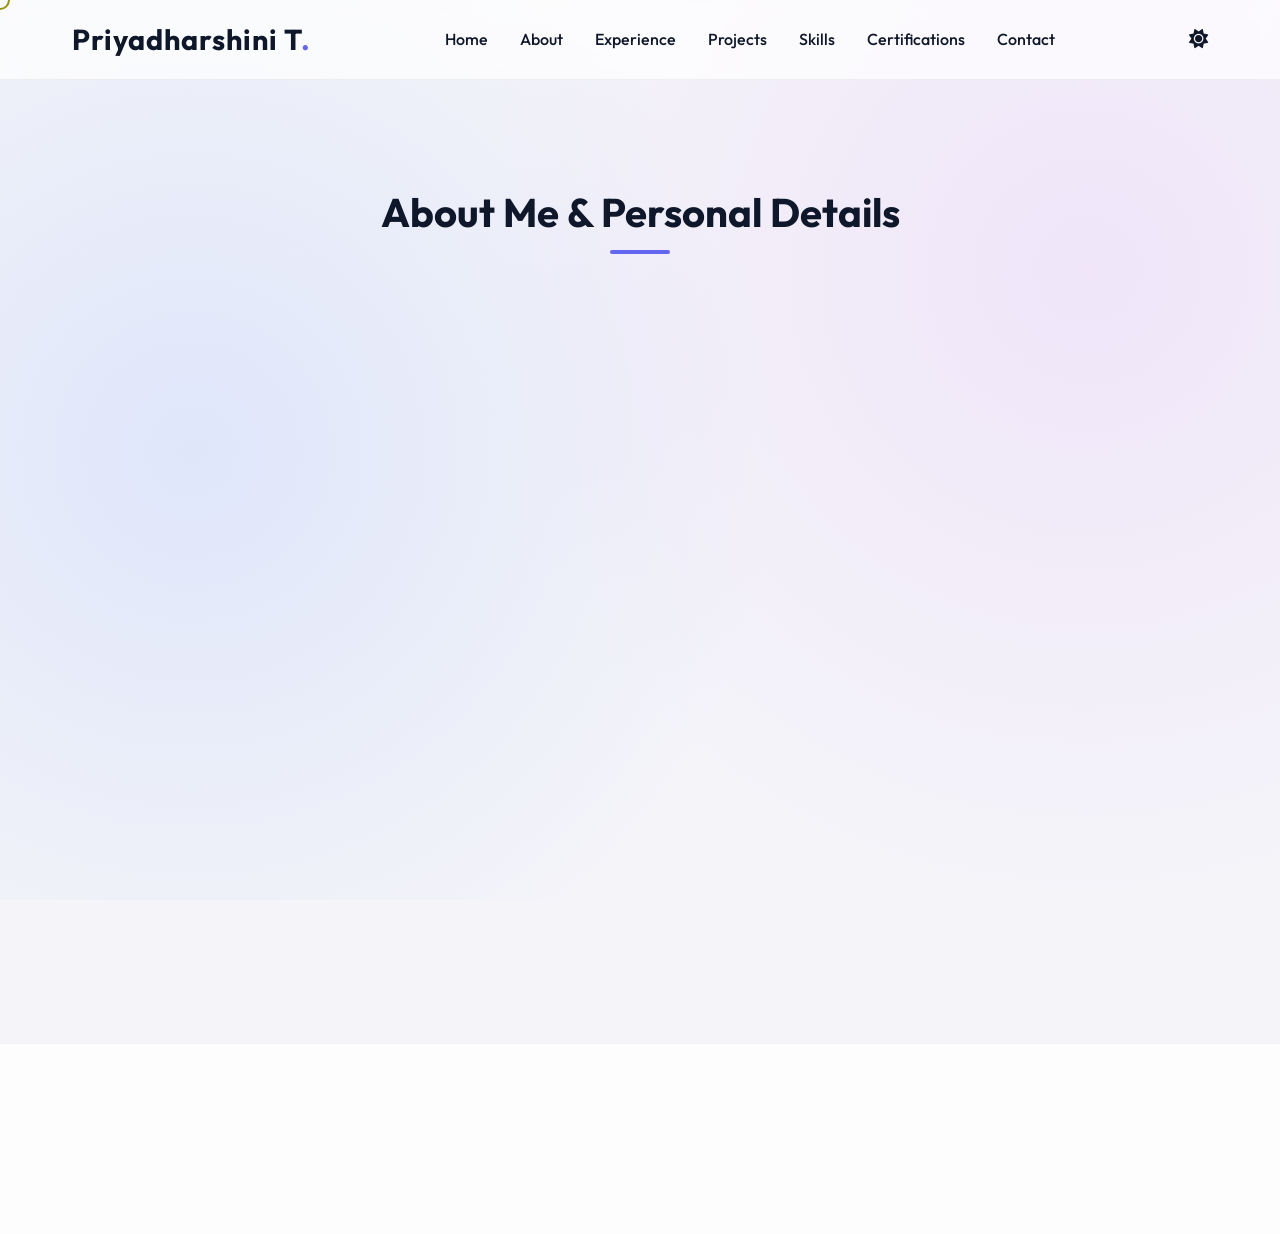
==== commit 0b71fe1c: "Add creative visual effects: cursor, typewriter, and 3D tilt" ====
--- a/about.html
+++ b/about.html
@@ -115,5 +115,6 @@
     </footer>
 
     <script src="script.js"></script>
+<div class="custom-cursor"></div>
 </body>
 </html>
--- a/style.css
+++ b/style.css
@@ -797,3 +797,34 @@
 .lightbox-close:hover {
     color: var(--accent-color);
 }
+
+/* Creative Additions: Custom Cursor */
+body { cursor: none; }
+a, button, input, textarea { cursor: none; }
+.custom-cursor {
+    width: 20px; height: 20px;
+    border: 2px solid var(--accent-color);
+    border-radius: 50%;
+    position: fixed;
+    pointer-events: none;
+    z-index: 9999;
+    transition: transform 0.1s ease, background-color 0.2s ease;
+    transform: translate(-50%, -50%);
+    mix-blend-mode: difference;
+}
+.custom-cursor.hover {
+    transform: translate(-50%, -50%) scale(2);
+    background-color: var(--accent-color);
+    opacity: 0.5;
+}
+
+/* Typewriter Cursor */
+.cursor { animation: blink 1s infinite; font-weight: bold; color: var(--accent-color); }
+@keyframes blink { 0%, 100% { opacity: 1; } 50% { opacity: 0; } }
+
+/* 3D Tilt utility */
+.tilt-card {
+    transition: transform 0.1s ease, box-shadow 0.1s ease;
+    transform-style: preserve-3d;
+    perspective: 1000px;
+}
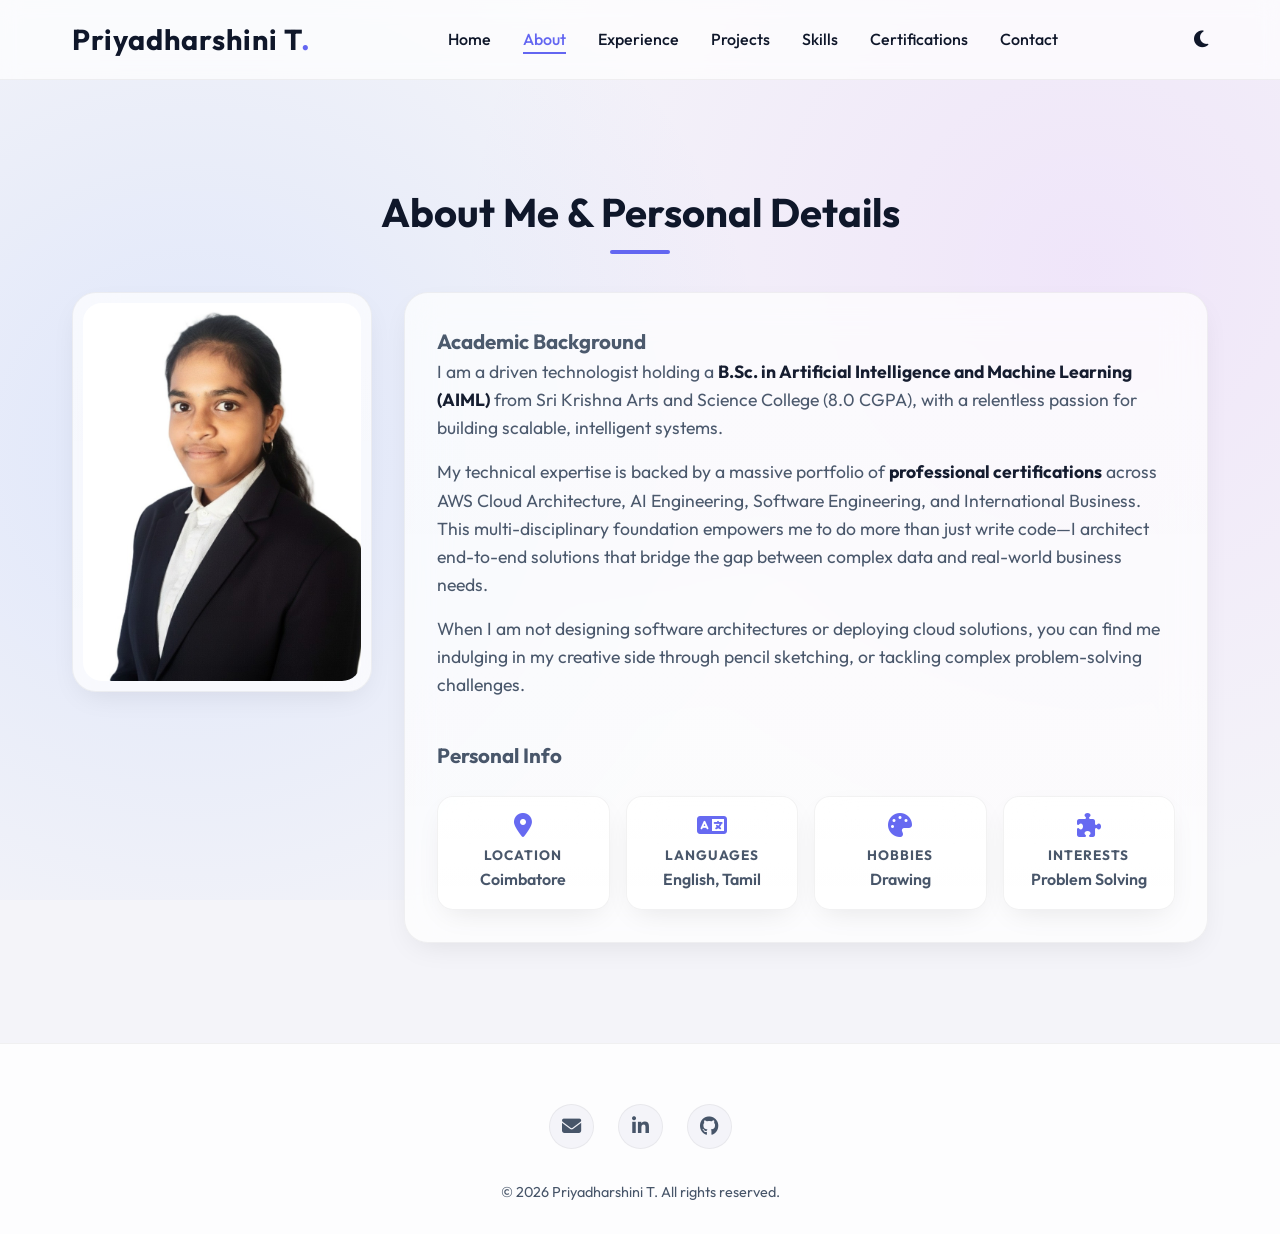
==== commit 7939a6b6: "Remove custom cursor hiding rule to restore normal mouse" ====
--- a/about.html
+++ b/about.html
@@ -115,6 +115,6 @@
     </footer>
 
     <script src="script.js"></script>
-<div class="custom-cursor"></div>
+
 </body>
 </html>
